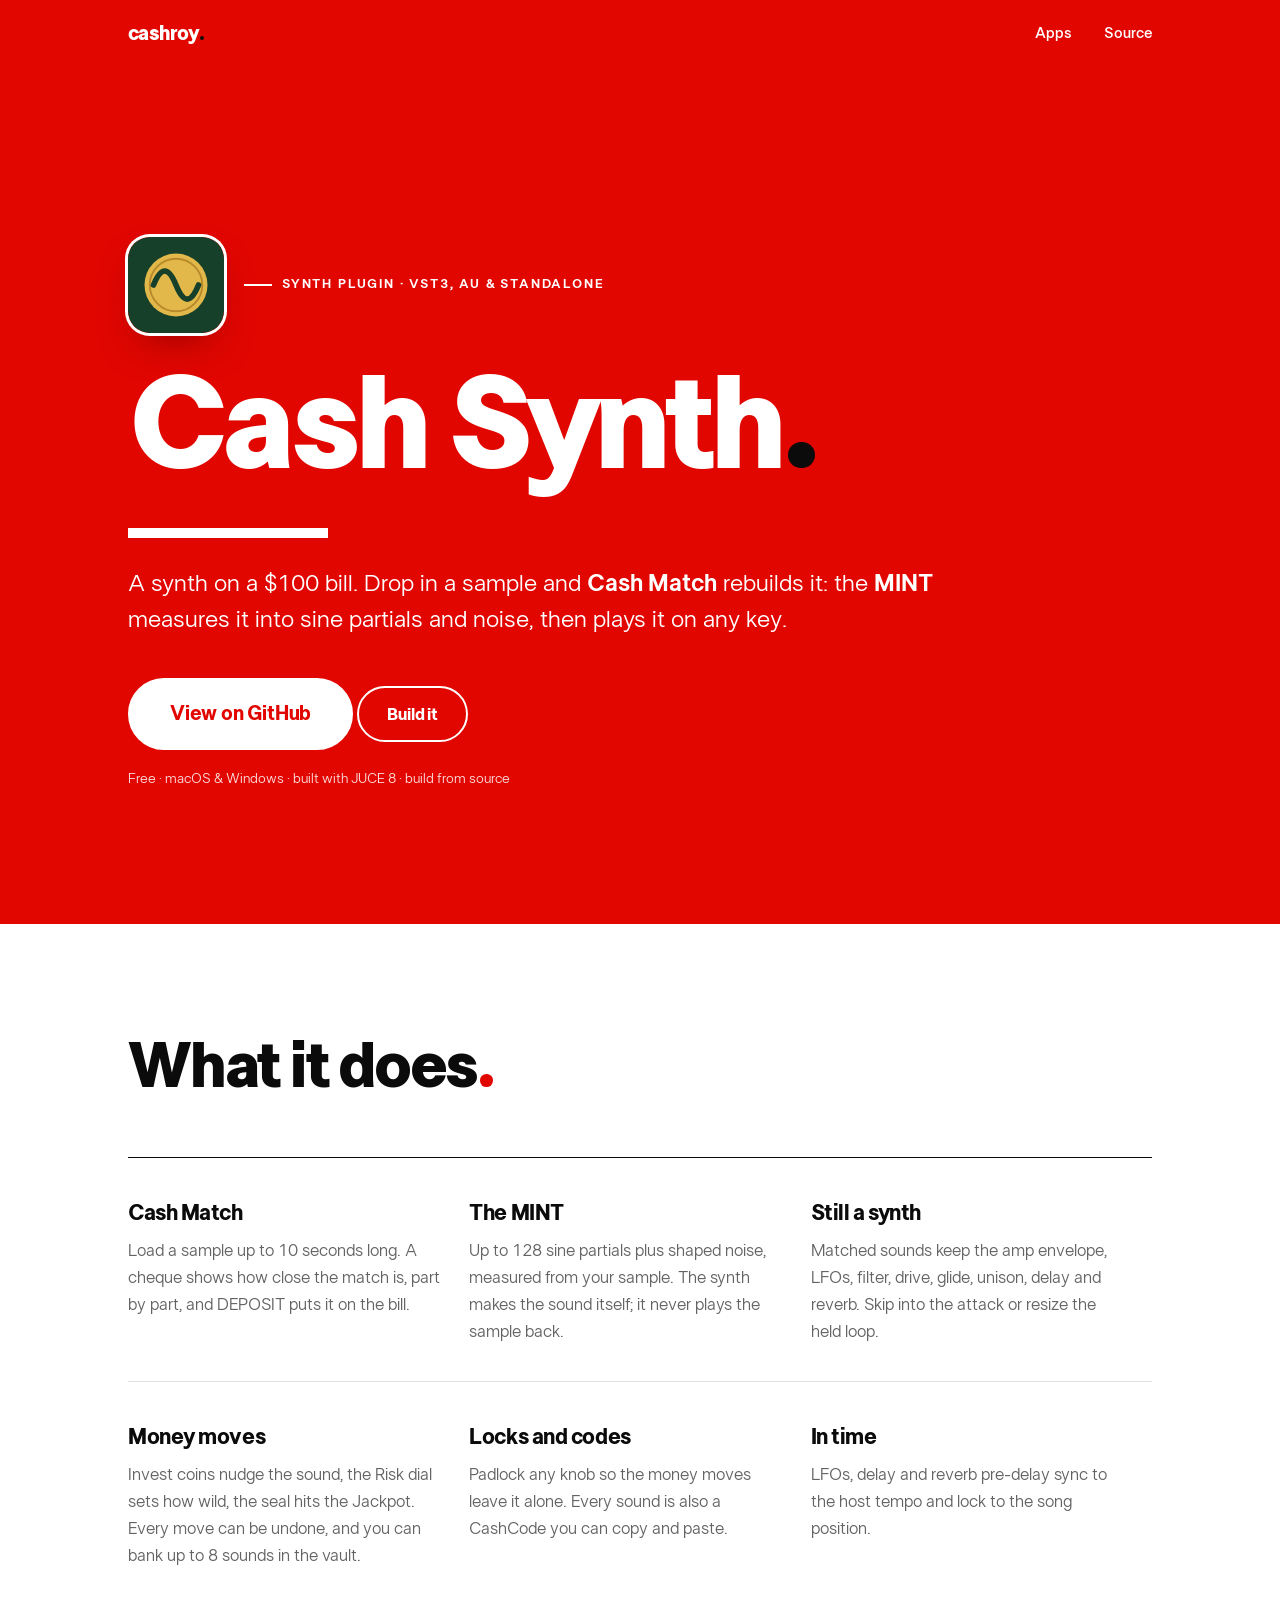
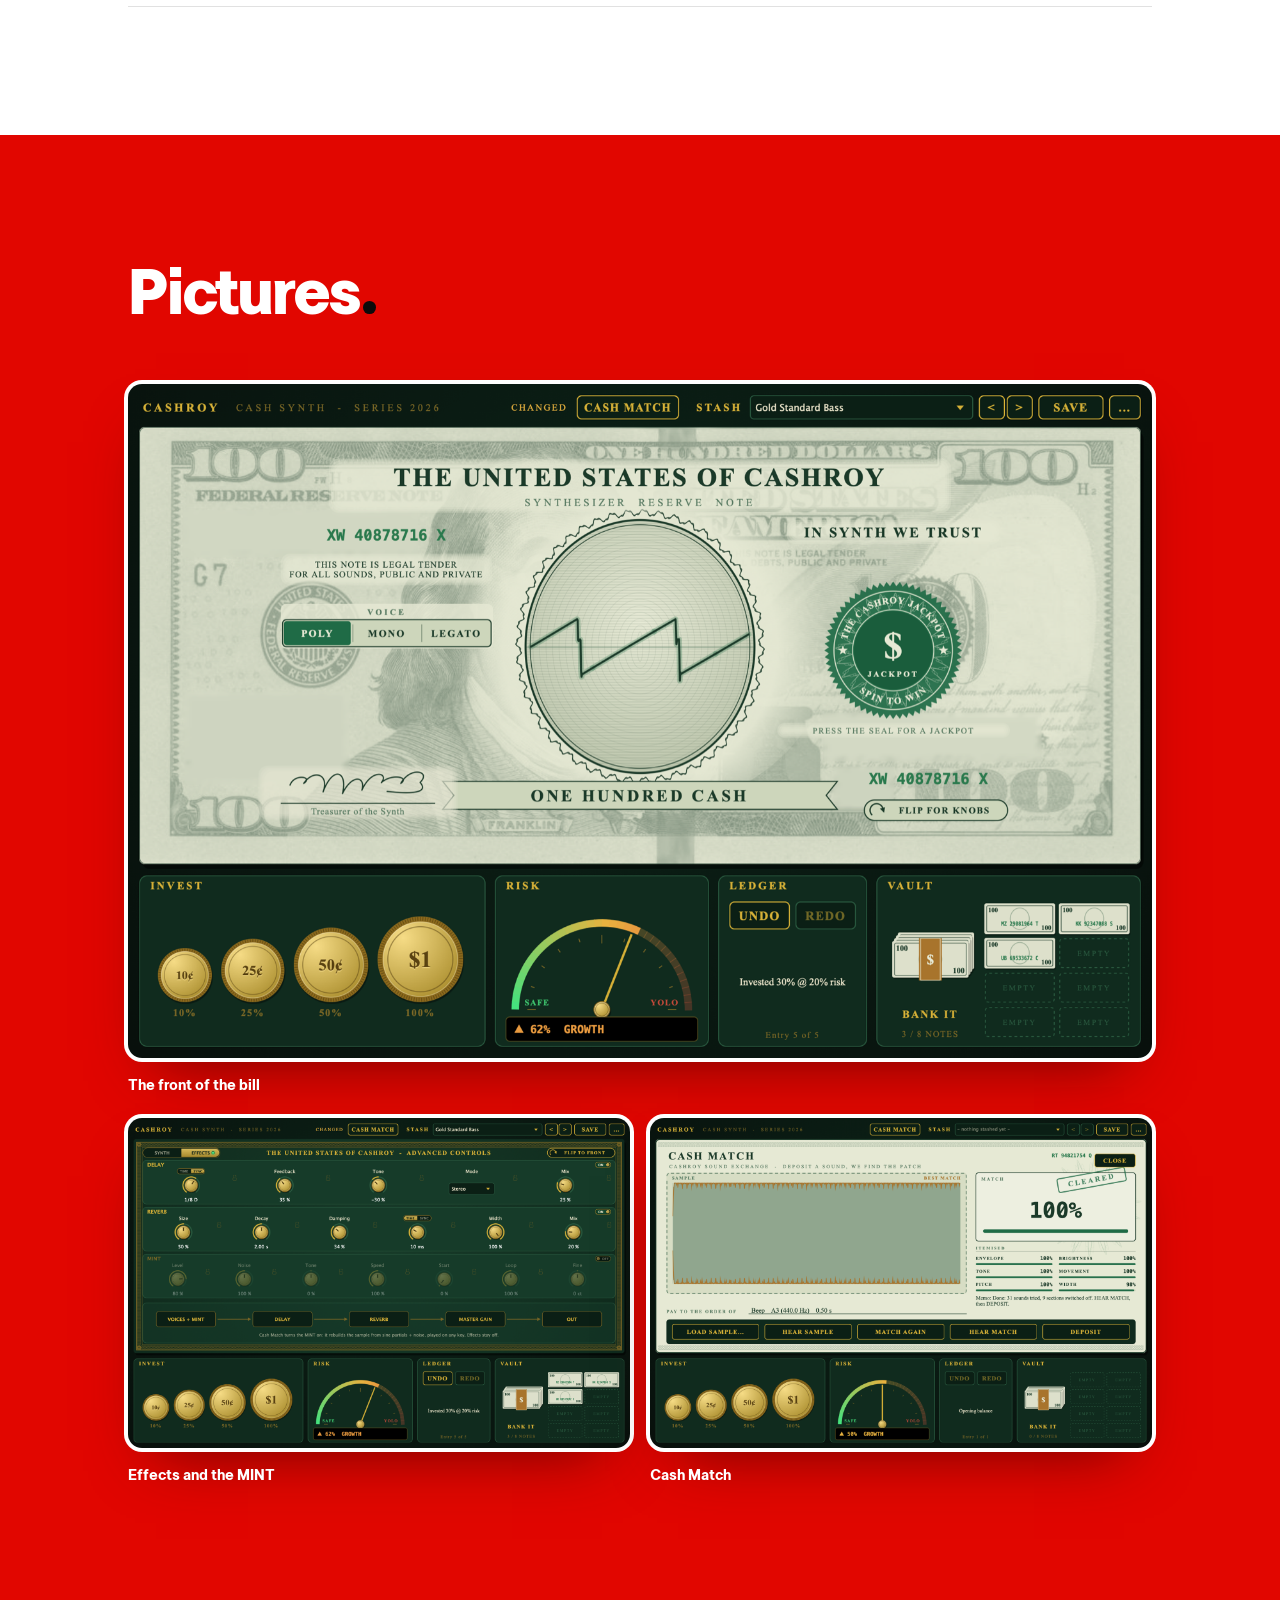
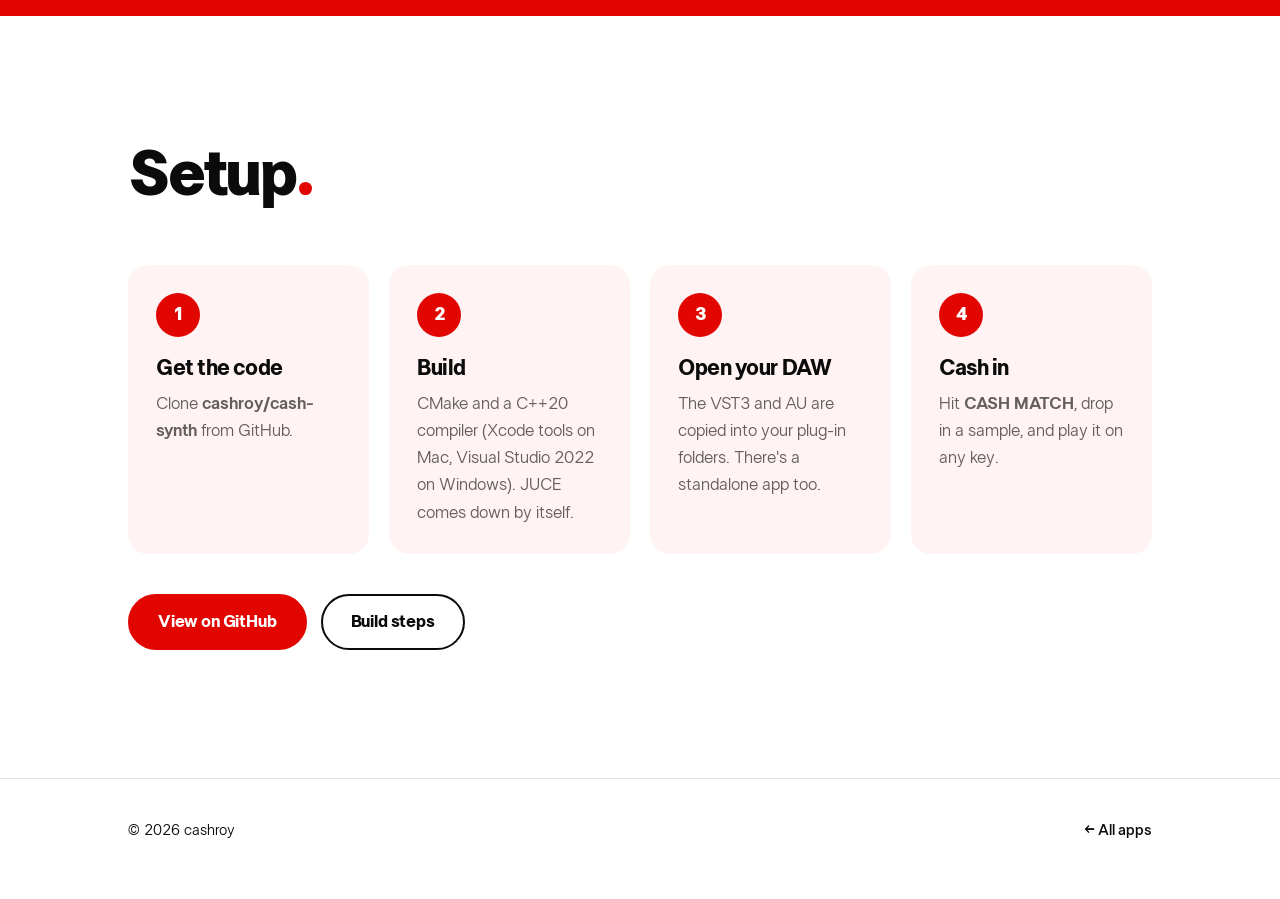
==== cashsynth/index.html @ 825590ca "Add Cash Synth: project page and card in Apps Co-Authored-By: Claude Opus 5.5 <noreply@anthropic.com" ====
<!doctype html>
<html lang="en" class="no-js">
<head>
  <meta charset="utf-8">
  <meta name="viewport" content="width=device-width, initial-scale=1">
  <title>Cash Synth</title>
  <meta name="description" content="Cash Synth: a money-themed synthesizer plugin (VST3, AU, Standalone). Cash Match listens to a sample and the MINT rebuilds it from sine partials and noise, playable on any key.">
  <meta name="theme-color" content="#e10600">
  <link rel="canonical" href="https://cashroy.github.io/cashsynth/">
  <meta property="og:type" content="website">
  <meta property="og:site_name" content="cashroy">
  <meta property="og:url" content="https://cashroy.github.io/cashsynth/">
  <meta property="og:title" content="Cash Synth: a synth on a $100 bill">
  <meta property="og:description" content="VST3, AU and Standalone. Drop in a sample and Cash Match rebuilds it from sine partials and noise, then you play it on any key.">
  <meta property="og:image" content="https://cashroy.github.io/cashsynth/shots/editor.png">
  <meta name="twitter:card" content="summary_large_image">
  <link rel="icon" href="icon.svg">
  <link rel="preload" href="../assets/fonts/LTSuperior-Black.ttf" as="font" type="font/ttf" crossorigin>
  <link rel="preload" href="../assets/fonts/LTSuperior-Regular.ttf" as="font" type="font/ttf" crossorigin>
  <link rel="stylesheet" href="../assets/style.css">
</head>
<body>
  <header class="nav">
    <div class="wrap">
      <a class="brand" href="../">cashroy<span class="dot">.</span></a>
      <nav class="nav-links" aria-label="Main">
        <a href="../#apps">Apps</a>
        <a href="https://github.com/cashroy/cash-synth">Source</a>
      </nav>
    </div>
  </header>

  <main>
    <div class="hero product-hero">
      <div class="wrap">
        <div class="top rise">
          <img class="app-icon" src="icon.svg" alt="Cash Synth icon" width="96" height="96">
          <span class="eyebrow">Synth plugin · VST3, AU &amp; Standalone</span>
        </div>
        <h1><span class="rise" style="--d:.08s">Cash Synth<span class="red">.</span></span></h1>
        <span class="underline-draw" aria-hidden="true"></span>
        <p class="lede rise" style="--d:.22s">
          A synth on a $100 bill. Drop in a sample and <strong>Cash Match</strong> rebuilds it:
          the <strong>MINT</strong> measures it into sine partials and noise, then plays it on any key.
        </p>
        <div class="btns rise" style="--d:.34s">
          <a class="btn primary big" href="https://github.com/cashroy/cash-synth">View on GitHub</a>
          <a class="btn" href="https://github.com/cashroy/cash-synth#building">Build it</a>
        </div>
        <p class="fineprint muted rise" style="--d:.42s">Free · macOS &amp; Windows · built with JUCE 8 · build from source</p>
      </div>
    </div>

    <section id="features" style="padding-top:0">
      <div class="wrap">
        <div class="section-head reveal">
          <div><h2>What it does<span class="red">.</span></h2></div>
        </div>
        <div class="features">
          <div class="feature reveal"><h3>Cash Match</h3><p>Load a sample up to 10 seconds long. A cheque shows how close the match is, part by part, and DEPOSIT puts it on the bill.</p></div>
          <div class="feature reveal" style="--d:.06s"><h3>The MINT</h3><p>Up to 128 sine partials plus shaped noise, measured from your sample. The synth makes the sound itself; it never plays the sample back.</p></div>
          <div class="feature reveal" style="--d:.12s"><h3>Still a synth</h3><p>Matched sounds keep the amp envelope, LFOs, filter, drive, glide, unison, delay and reverb. Skip into the attack or resize the held loop.</p></div>
          <div class="feature reveal"><h3>Money moves</h3><p>Invest coins nudge the sound, the Risk dial sets how wild, the seal hits the Jackpot. Every move can be undone, and you can bank up to 8 sounds in the vault.</p></div>
          <div class="feature reveal" style="--d:.06s"><h3>Locks and codes</h3><p>Padlock any knob so the money moves leave it alone. Every sound is also a CashCode you can copy and paste.</p></div>
          <div class="feature reveal" style="--d:.12s"><h3>In time</h3><p>LFOs, delay and reverb pre-delay sync to the host tempo and lock to the song position.</p></div>
        </div>
      </div>
    </section>

    <section class="band" id="screenshots">
      <div class="wrap">
        <div class="section-head reveal">
          <div><h2>Pictures<span style="color:var(--ink)">.</span></h2></div>
        </div>
        <div class="shots plugin-shots reveal">
          <figure class="shot-img wide"><a href="shots/editor.png"><img src="shots/editor.png" alt="Cash Synth front panel: a $100 bill with a live scope, Jackpot seal, invest coins, risk dial, ledger and vault" width="1600" height="1053" loading="lazy"></a><figcaption>The front of the bill</figcaption></figure>
          <figure class="shot-img"><a href="shots/editor-back-fx.png"><img src="shots/editor-back-fx.png" alt="The back of the bill: delay, reverb and the MINT row" width="1600" height="1053" loading="lazy"></a><figcaption>Effects and the MINT</figcaption></figure>
          <figure class="shot-img"><a href="shots/editor-match.png"><img src="shots/editor-match.png" alt="The Cash Match cheque with a match percentage and per-part scores" width="1600" height="1053" loading="lazy"></a><figcaption>Cash Match</figcaption></figure>
        </div>
      </div>
    </section>

    <section id="setup">
      <div class="wrap">
        <div class="section-head reveal">
          <div><h2>Setup<span class="red">.</span></h2></div>
        </div>
        <ol class="steps">
          <li class="reveal"><h3>Get the code</h3><p>Clone <strong>cashroy/cash-synth</strong> from GitHub.</p></li>
          <li class="reveal" style="--d:.06s"><h3>Build</h3><p>CMake and a C++20 compiler (Xcode tools on Mac, Visual Studio 2022 on Windows). JUCE comes down by itself.</p></li>
          <li class="reveal" style="--d:.12s"><h3>Open your DAW</h3><p>The VST3 and AU are copied into your plug-in folders. There's a standalone app too.</p></li>
          <li class="reveal" style="--d:.18s"><h3>Cash in</h3><p>Hit <strong>CASH MATCH</strong>, drop in a sample, and play it on any key.</p></li>
        </ol>
        <div class="btns reveal">
          <a class="btn primary" href="https://github.com/cashroy/cash-synth">View on GitHub</a>
          <a class="btn" href="https://github.com/cashroy/cash-synth#building">Build steps</a>
        </div>
      </div>
    </section>
  </main>

  <footer>
    <div class="wrap">
      <span>© <span id="year">2026</span> cashroy</span>
      <a href="../#apps">← All apps</a>
    </div>
  </footer>
  <script src="../assets/main.js"></script>
</body>
</html>
---- assets/style.css ----
/* cashroy.github.io — red, white, black. */
:root {
  --red: #e10600;
  --red-deep: #b80500;
  --ink: #0b0b0b;
  --paper: #ffffff;
  --line: rgba(11, 11, 11, 0.12);
  --soft: rgba(11, 11, 11, 0.64);
  --tint: #fff4f3;
  --max: 1120px;
  --gutter: clamp(20px, 5vw, 48px);
  --ease: cubic-bezier(.16, 1, .3, 1);        /* long, soft deceleration (expo-out) */
  --ease-io: cubic-bezier(.65, 0, .35, 1);     /* for things that move both ways */
}

/* LT Superior by LyonsType (SIL Open Font License; see fonts/LTSuperior-OFL.txt), hosted here. */
@font-face { font-family: "LT Superior"; font-weight: 400 500; font-display: swap; src: url("fonts/LTSuperior-Regular.ttf") format("truetype"); }
@font-face { font-family: "LT Superior"; font-weight: 600; font-display: swap; src: url("fonts/LTSuperior-SemiBold.ttf") format("truetype"); }
@font-face { font-family: "LT Superior"; font-weight: 700; font-display: swap; src: url("fonts/LTSuperior-Bold.ttf") format("truetype"); }
@font-face { font-family: "LT Superior"; font-weight: 800; font-display: swap; src: url("fonts/LTSuperior-ExtraBold.ttf") format("truetype"); }
@font-face { font-family: "LT Superior"; font-weight: 900; font-display: swap; src: url("fonts/LTSuperior-Black.ttf") format("truetype"); }

*, *::before, *::after { box-sizing: border-box; }
html { -webkit-text-size-adjust: 100%; scroll-behavior: smooth; }
body {
  margin: 0;
  background: var(--paper);
  color: var(--ink);
  font-family: "LT Superior", system-ui, -apple-system, "Segoe UI", Roboto, sans-serif;
  font-size: 17px;
  line-height: 1.6;
  -webkit-font-smoothing: antialiased;
  overflow-x: hidden;
}
img { max-width: 100%; display: block; }
a { color: inherit; }
::selection { background: var(--red); color: var(--paper); }
:focus-visible { outline: 3px solid var(--red); outline-offset: 3px; border-radius: 4px; }

.wrap { max-width: var(--max); margin: 0 auto; padding: 0 var(--gutter); }

/* ---- nav ---- */
.nav {
  position: sticky; top: 0; z-index: 10;
  background: rgba(255, 255, 255, 0.86);
  backdrop-filter: saturate(1.4) blur(10px);
  -webkit-backdrop-filter: saturate(1.4) blur(10px);
  border-bottom: 1px solid transparent;
  transition: border-color .3s var(--ease);
}
.nav.scrolled { border-bottom-color: var(--line); }
.nav .wrap { display: flex; align-items: center; justify-content: space-between; height: 68px; }
.brand { font-weight: 900; font-size: 20px; letter-spacing: -0.03em; text-decoration: none; }
.brand .dot { color: var(--red); }
.nav-links { display: flex; gap: clamp(16px, 3vw, 32px); }
.nav-links a {
  text-decoration: none; font-weight: 600; font-size: 15px; position: relative;
}
.nav-links a::after {
  content: ""; position: absolute; left: 0; right: 0; bottom: -4px; height: 2px;
  background: var(--red); transform: scaleX(0); transform-origin: left;
  transition: transform .35s var(--ease);
}
.nav-links a:hover::after, .nav-links a[aria-current="page"]::after { transform: scaleX(1); }

/* ---- type ---- */
.eyebrow {
  display: inline-flex; align-items: center; gap: 10px;
  font-size: 13px; font-weight: 700; letter-spacing: .14em; text-transform: uppercase;
  color: var(--red);
}
.eyebrow::before { content: ""; width: 28px; height: 2px; background: var(--red); }
h1, h2, h3 { margin: 0; letter-spacing: -0.035em; line-height: 1.02; }
h1 { font-size: clamp(48px, 11vw, 132px); font-weight: 900; }
h2 { font-size: clamp(34px, 6vw, 64px); font-weight: 900; }
h3 { font-size: 22px; font-weight: 800; letter-spacing: -0.02em; line-height: 1.2; }
.red { color: var(--red); }
.lede { font-size: clamp(19px, 2.4vw, 24px); line-height: 1.5; max-width: 34em; margin: 28px 0 0; }
.muted { color: var(--soft); }

/* ---- sections ---- */
.hero { padding: clamp(72px, 14vw, 168px) 0 clamp(64px, 10vw, 120px); position: relative; }
.hero h1 .line { display: block; }
.underline-draw {
  display: block; height: clamp(6px, 1vw, 10px); width: clamp(90px, 18vw, 200px);
  background: var(--red); margin-top: clamp(20px, 3vw, 32px);
  transform-origin: left; animation: draw 1.1s .35s var(--ease) both;
}
@keyframes draw { from { transform: scaleX(0); } to { transform: scaleX(1); } }

section { padding: clamp(64px, 10vw, 128px) 0; }
.section-head { display: flex; align-items: end; justify-content: space-between; gap: 24px; flex-wrap: wrap; margin-bottom: clamp(32px, 5vw, 56px); }
.section-head p { margin: 0; max-width: 28em; }
.band { background: var(--red); color: var(--paper); }
.band .eyebrow { color: var(--paper); }
.band .eyebrow::before { background: var(--paper); }
.band ::selection { background: var(--paper); color: var(--red); }

/* ---- project cards ---- */
.cards { display: grid; grid-template-columns: repeat(auto-fit, minmax(min(100%, 320px), 1fr)); gap: 20px; }
.card {
  position: relative; display: flex; flex-direction: column; gap: 18px;
  padding: clamp(24px, 4vw, 36px); min-height: 300px;
  border: 1.5px solid var(--ink); border-radius: 20px; text-decoration: none;
  background: var(--paper); overflow: hidden; isolation: isolate;
  transition: transform .45s var(--ease), color .45s var(--ease), border-color .45s var(--ease);
}
.card::before {
  content: ""; position: absolute; inset: 0; z-index: -1; background: var(--red);
  transform: translateY(101%); transition: transform .5s var(--ease);
}
.card:hover, .card:focus-visible { transform: translateY(-6px); color: var(--paper); border-color: var(--red); }
.card:hover::before, .card:focus-visible::before { transform: translateY(0); }
.card .num { font-size: 14px; font-weight: 800; letter-spacing: .1em; color: var(--red); transition: color .45s var(--ease); }
.card:hover .num, .card:focus-visible .num { color: var(--paper); }
.card h3 { font-size: clamp(30px, 4vw, 42px); font-weight: 900; letter-spacing: -0.04em; }
.card p { margin: 0; }
.card .tags { display: flex; flex-wrap: wrap; gap: 8px; margin-top: auto; }
.tag {
  font-size: 12px; font-weight: 700; letter-spacing: .06em; text-transform: uppercase;
  padding: 6px 10px; border: 1.5px solid currentColor; border-radius: 999px;
}
.card .arrow {
  position: absolute; top: clamp(24px, 4vw, 36px); right: clamp(24px, 4vw, 36px);
  font-size: 28px; font-weight: 400; line-height: 1; transition: transform .45s var(--ease);
}
.card:hover .arrow { transform: translate(4px, -4px) rotate(-45deg); }
.card.ghost { border-style: dashed; border-color: var(--line); }
.card.ghost:hover { border-style: solid; }
.card .icon { width: 56px; height: 56px; border-radius: 14px; }

/* ---- buttons ---- */
.btns { display: flex; flex-wrap: wrap; gap: 14px; margin-top: 40px; align-items: center; }
.btn {
  display: inline-flex; align-items: center; justify-content: center; gap: 12px;
  min-height: 56px; padding: 0 28px; border-radius: 999px;
  font: inherit; font-weight: 800; font-size: 17px; letter-spacing: -0.01em; text-decoration: none;
  border: 2px solid var(--ink); background: var(--paper); color: var(--ink); cursor: pointer;
  transition: background .3s var(--ease), color .3s var(--ease), border-color .3s var(--ease), transform .3s var(--ease);
}
.btn:hover { background: var(--ink); color: var(--paper); }
.btn:active { transform: scale(.97); }
.btn.primary { background: var(--red); border-color: var(--red); color: var(--paper); }
.btn.primary:hover { background: var(--ink); border-color: var(--ink); }
.btn.big { min-height: 72px; padding: 0 40px; font-size: 20px; }
.btn svg { width: 20px; height: 20px; flex: none; transition: transform .3s var(--ease); }
.btn:hover svg.down { transform: translateY(3px); }
.btn.soon { cursor: default; opacity: .75; pointer-events: none; }
.btn small { font-weight: 600; opacity: .8; font-size: 14px; }
.fineprint { font-size: 14px; margin-top: 18px; }

/* ---- features ---- */
.features { display: grid; grid-template-columns: repeat(auto-fit, minmax(min(100%, 280px), 1fr)); border-top: 1.5px solid var(--ink); }
.feature { padding: 32px 28px 36px 0; border-bottom: 1px solid var(--line); }
.feature .k { font-size: 13px; font-weight: 800; color: var(--red); letter-spacing: .1em; }
.feature h3 { margin: 10px 0 10px; }
.feature p { margin: 0; color: var(--soft); }
kbd {
  font: 700 0.85em/1 "LT Superior", system-ui, sans-serif; padding: 3px 7px;
  border: 1.5px solid currentColor; border-radius: 6px; white-space: nowrap;
}

/* ---- screenshots placeholder ---- */
.shots { display: grid; grid-template-columns: 2fr 1fr; gap: 20px; }
.shot {
  aspect-ratio: 16 / 10; border: 1.5px dashed rgba(255,255,255,.7); border-radius: 20px;
  display: grid; place-items: center; text-align: center; padding: 20px;
  font-weight: 700; color: rgba(255,255,255,.9); position: relative; overflow: hidden;
}
.shot:nth-child(2) { aspect-ratio: auto; }
.shot::after {
  content: ""; position: absolute; inset: 0;
  background: linear-gradient(110deg, transparent 30%, rgba(255,255,255,.14) 50%, transparent 70%);
  transform: translateX(-100%); animation: sheen 3.2s 1s ease-in-out infinite;
}
@keyframes sheen { to { transform: translateX(100%); } }

.shots:has(.shot-img) { grid-template-columns: repeat(3, 1fr); align-items: start; }
.shot-img { margin: 0; }
.shot-img img {
  width: 100%; height: auto; border-radius: 14px; background: var(--paper);
  box-shadow: 0 0 0 4px var(--paper), 0 30px 60px -28px rgba(60, 0, 0, .7);
  transition: transform .5s var(--ease);
}
.shot-img:hover img { transform: translateY(-6px); }
.shot-img figcaption { margin-top: 16px; font-weight: 800; font-size: 15px; }
@media (max-width: 900px) { .shots:has(.shot-img) { grid-template-columns: 1fr; gap: 36px; } }

/* ---- steps ---- */
.steps { list-style: none; margin: 0; padding: 0; display: grid; grid-template-columns: repeat(auto-fit, minmax(min(100%, 230px), 1fr)); gap: 20px; counter-reset: s; }
.steps li {
  counter-increment: s; padding: 28px; border-radius: 20px; background: var(--tint);
  position: relative;
}
.steps li::before {
  content: counter(s); display: grid; place-items: center; width: 44px; height: 44px; border-radius: 50%;
  background: var(--red); color: var(--paper); font-weight: 900; font-size: 18px; margin-bottom: 18px;
}
.steps h3 { margin-bottom: 8px; }
.steps p { margin: 0; color: var(--soft); }
.callout { margin-top: 28px; padding: 20px 24px; border-left: 4px solid var(--red); background: var(--tint); border-radius: 0 12px 12px 0; }
.callout p { margin: 0; }

/* ---- product hero ---- */
.product-hero .top { display: flex; align-items: center; gap: 20px; margin-bottom: 28px; }
.product-hero .app-icon { width: clamp(64px, 10vw, 96px); height: auto; border-radius: 22%; box-shadow: 0 16px 40px -18px rgba(225, 6, 0, .55); }
.version { font-weight: 700; font-size: 14px; }

/* ---- red-forward chrome: nav + heroes sit on red ---- */
.nav { background: var(--red); color: var(--paper); backdrop-filter: none; -webkit-backdrop-filter: none; }
.nav.scrolled { border-bottom-color: transparent; box-shadow: 0 6px 24px -14px rgba(120, 0, 0, .6); }
.brand .dot { color: var(--ink); }
.nav-links a::after { background: var(--paper); }
.nav ::selection, .hero ::selection { background: var(--paper); color: var(--red); }

.hero { background: var(--red); color: var(--paper); margin-bottom: clamp(56px, 9vw, 112px); }
.hero .red { color: var(--ink); }
.hero .eyebrow { color: var(--paper); }
.hero .eyebrow::before { background: var(--paper); }
.hero .underline-draw { background: var(--paper); }
.hero .muted, .hero .fineprint { color: rgba(255, 255, 255, .86); }
.hero .btn { background: transparent; color: var(--paper); border-color: var(--paper); }
.hero .btn:hover { background: var(--paper); color: var(--red); }
.hero .btn.primary { background: var(--paper); color: var(--red); border-color: var(--paper); }
.hero .btn.primary:hover { background: var(--ink); color: var(--paper); border-color: var(--ink); }
.product-hero .app-icon { border-radius: 22.6%; box-shadow: 0 0 0 3px var(--paper), 0 18px 40px -16px rgba(60, 0, 0, .55); }
.card .icon { border-radius: 22.6%; transition: box-shadow .45s var(--ease); }
.card:hover .icon, .card:focus-visible .icon { box-shadow: 0 0 0 2px var(--paper); }
.home-hero { padding: clamp(80px, 16vw, 200px) 0 clamp(56px, 9vw, 104px); }
.home-hero h1 { font-size: clamp(64px, 17vw, 220px); letter-spacing: -0.05em; }

.card .arrow { color: var(--red); }
.card:hover .arrow, .card:focus-visible .arrow { color: var(--paper); }

/* ---- contact ---- */
.contact { margin: 0; padding: 0; list-style: none; border-top: 1.5px solid rgba(255,255,255,.9); }
.contact li { border-bottom: 1px solid rgba(255,255,255,.35); }
.contact a {
  display: flex; align-items: baseline; justify-content: space-between; gap: 16px; flex-wrap: wrap;
  padding: clamp(18px, 3vw, 26px) 0; text-decoration: none;
  transition: padding .35s var(--ease);
}
.contact a:hover { padding-left: 14px; }
.contact .label { font-size: 13px; font-weight: 800; letter-spacing: .14em; text-transform: uppercase; opacity: .85; }
.contact .value { font-size: clamp(22px, 4vw, 40px); font-weight: 900; letter-spacing: -0.03em; line-height: 1.15; word-break: break-word; }
.contact a:hover .value { text-decoration: underline; text-decoration-thickness: 3px; text-underline-offset: 6px; }
.band + footer { border-top: 0; }

/* ---- footer ---- */
footer { border-top: 1px solid var(--line); padding: 40px 0 56px; font-size: 15px; }
footer .wrap { display: flex; justify-content: space-between; gap: 16px; flex-wrap: wrap; }
footer a { text-decoration: none; font-weight: 600; }
footer a:hover { color: var(--red); }

/* ---- reveal on scroll ---- */
.reveal {
  opacity: 0; transform: translateY(32px); filter: blur(6px);
  transition: opacity 1.1s var(--ease), transform 1.3s var(--ease), filter 1.1s var(--ease);
  transition-delay: var(--d, 0s);
}
.reveal.in { opacity: 1; transform: none; filter: none; }
.no-js .reveal { opacity: 1; transform: none; }

.hero .rise { display: block; animation: rise 1s var(--ease) both; animation-delay: var(--d, 0s); }
@keyframes rise { from { opacity: 0; transform: translateY(0.45em); filter: blur(8px); } to { opacity: 1; transform: none; filter: none; } }
.hero .rise { animation-duration: 1.3s; }

/* The icon row animates in like the rest of the hero, but must stay a row. */
.product-hero .top.rise { display: flex; }
.phone-note, .swipe-hint { display: none; }
.shot-img a { display: block; border-radius: 14px; }

@media (max-width: 720px) {
  body { font-size: 16px; }
  section { padding: 56px 0; }
  .shots { grid-template-columns: 1fr; }
  .shot:nth-child(2) { aspect-ratio: 16 / 10; }
  .btn, .btn.big { width: 100%; white-space: nowrap; }
  .btn.big { min-height: 64px; padding: 0 20px; font-size: 18px; }
  .btns { margin-top: 28px; gap: 10px; }
  .card { min-height: 0; }

  /* hero */
  .hero { padding: 44px 0 52px; margin-bottom: 48px; }
  .home-hero { padding: 72px 0 56px; }
  .product-hero .top { gap: 16px; margin-bottom: 22px; }
  .product-hero .app-icon { width: 60px; }
  .product-hero .eyebrow { font-size: 12px; letter-spacing: .1em; line-height: 1.5; }
  .product-hero .eyebrow::before { display: none; }
  .lede { margin-top: 20px; }
  .fineprint { margin-top: 14px; }
  .phone-note {
    display: block; margin: 18px 0 0; padding: 12px 16px; border-radius: 12px;
    background: rgba(255, 255, 255, .14); font-size: 14px; font-weight: 600;
  }

  /* features: tighter list */
  .feature { padding: 20px 0 22px; }
  .feature h3 { margin: 0 0 4px; font-size: 19px; }

  /* screenshots: swipeable, nearly full width, tap to open full size */
  .shots:has(.shot-img) {
    display: flex; gap: 14px; overflow-x: auto; scroll-snap-type: x mandatory;
    margin: 0 calc(-1 * var(--gutter)); padding: 4px var(--gutter) 16px;
    scroll-padding: 0 var(--gutter); scrollbar-width: none; -webkit-overflow-scrolling: touch;
  }
  .shots:has(.shot-img)::-webkit-scrollbar { display: none; }
  .shot-img { flex: 0 0 88%; scroll-snap-align: start; }
  .shot-img:hover img { transform: none; }
  .shot-img figcaption { margin-top: 12px; }
  .swipe-hint { display: block; margin: 6px 0 0; font-size: 13px; font-weight: 700; opacity: .85; }

  /* setup steps: number beside the heading instead of above it */
  .steps { gap: 12px; }
  .steps li { display: grid; grid-template-columns: 40px 1fr; column-gap: 16px; padding: 20px; }
  .steps li::before { grid-row: span 2; width: 40px; height: 40px; font-size: 17px; margin: 0; }
  .steps h3 { margin: 6px 0 4px; }
  .callout { padding: 16px 18px; }

  footer { padding: 32px 0 40px; }
}

/* Reduced motion: nothing slides, scales or blurs, but things still fade in smoothly
   (fades aren't "motion", so this stays comfortable for people who asked for less of it). */
@media (prefers-reduced-motion: reduce) {
  :root:not(.force-motion) { scroll-behavior: auto; }
  :root:not(.force-motion) .reveal { transform: none; filter: none;
    transition: opacity 1.1s var(--ease) var(--d, 0s), color .5s ease, background .5s ease, border-color .5s ease; }
  :root:not(.force-motion) .hero .rise { animation-name: fade-in; }
  :root:not(.force-motion) .underline-draw { animation-name: fade-in; }
  :root:not(.force-motion) .card:hover, :root:not(.force-motion) .card:focus-visible,
  :root:not(.force-motion) .btn:hover, :root:not(.force-motion) .shot-img:hover img,
  :root:not(.force-motion) .card:hover .icon, :root:not(.force-motion) .card:hover .arrow { transform: none; }
  :root:not(.force-motion) .card::before { transition: transform .01s; }
}
@keyframes fade-in { from { opacity: 0; } to { opacity: 1; } }

/* setup: one block per platform */
.setup-os { font-size: clamp(22px, 3vw, 28px); font-weight: 900; margin: 0 0 18px; }
.callout + .setup-os { margin-top: clamp(40px, 6vw, 64px); }
.fineprint a { color: inherit; }
code { font: 600 0.9em/1 ui-monospace, "SF Mono", Consolas, monospace; padding: 2px 6px; border-radius: 6px; background: rgba(11, 11, 11, .06); }

/* plugin pages */
.pixel { image-rendering: pixelated; }
.shots.plugin-shots:has(.shot-img) { grid-template-columns: repeat(2, 1fr); }
.plugin-shots .shot-img.wide { grid-column: 1 / -1; }
@media (max-width: 900px) { .shots.plugin-shots:has(.shot-img) { grid-template-columns: 1fr; } }

/* ---- smoother motion ---------------------------------------------------------------- */
/* The page settles in on load. */
body { animation: page-in .8s var(--ease) both; }
@keyframes page-in { from { opacity: 0; } }

/* Cards: slower, softer lift with a shadow that grows with it. */
.card { transition: opacity 1.1s var(--ease) var(--d, 0s), filter 1.1s var(--ease) var(--d, 0s),
                    transform .8s var(--ease), color .6s var(--ease), border-color .6s var(--ease), box-shadow .8s var(--ease); }
.card::before { transition: transform .75s var(--ease); }
.card:hover, .card:focus-visible { box-shadow: 0 28px 60px -32px rgba(120, 0, 0, .55); }
.card .arrow { transition: transform .7s var(--ease), color .6s var(--ease); }
.card .icon { transition: transform .8s var(--ease), box-shadow .6s var(--ease); }
.card:hover .icon, .card:focus-visible .icon { transform: translateY(-3px) scale(1.04); }

/* Buttons: lift a touch on hover, press in on click. */
.btn { transition: background .45s var(--ease), color .45s var(--ease), border-color .45s var(--ease),
                   transform .5s var(--ease), box-shadow .5s var(--ease); }
.btn:hover { transform: translateY(-2px); box-shadow: 0 14px 30px -18px rgba(11, 11, 11, .55); }
.btn:active { transform: translateY(0) scale(.97); transition-duration: .12s; }
.btn svg { transition: transform .6s var(--ease); }

/* Nav links: underline glides in from the left and out to the right. */
.nav-links a::after { transition: transform .6s var(--ease); transform-origin: right; }
.nav-links a:hover::after { transform-origin: left; }

/* Contact rows and screenshots move more gently. */
.contact a { transition: padding .7s var(--ease); }
.shot-img img { transition: transform .9s var(--ease), opacity .9s var(--ease); }

/* Images fade in once they've loaded (main.js adds .loaded). */
.js-fade { opacity: 0; transition: opacity .9s var(--ease); }
.js-fade.loaded, .no-js .js-fade { opacity: 1; }



/* Round full stops after the logo and headings (LT Superior's own "." is square). The "." stays
   in the text for screen readers and copy-paste; it's drawn as a circle in its own colour. */
.brand .dot, .mega .dot, h1 .red, h2 > span:last-child {
  display: inline-block; width: .2em; height: .2em; margin-left: .05em;
  border-radius: 50%; background: currentColor;
  text-indent: 100%; overflow: hidden; white-space: nowrap; vertical-align: baseline;
}

/* =====================================================================================
   Landing (home): the first screen is just the logo; it glides into the header on scroll.
   ===================================================================================== */
.intro {
  position: relative; padding: 0;
  min-height: calc(100vh - 68px);
  min-height: calc(100svh - 68px);        /* svh: the screen without mobile browser bars */
  display: grid; place-items: center;
}
/* Same weight, tracking and round dot as the header logo, so the hand-over is seamless.
   Sized by width and height, so it also fits phones held sideways. */
.mega {
  margin: 0; color: var(--paper); font-weight: 900; letter-spacing: -0.03em;
  line-height: 1; white-space: nowrap;
  font-size: min(clamp(60px, 19vw, 240px), 30vh);
  font-size: min(clamp(60px, 19vw, 240px), 30svh);
  transform: translateY(-34px);            /* centred on the whole screen, header included */
}
.mega .dot { color: var(--ink); }
.mega-in { display: inline-block; animation: mega-in 1.4s var(--ease) .1s both; }
@keyframes mega-in { from { opacity: 0; transform: translateY(.16em); filter: blur(10px); } }

/* With JavaScript (class set in <head>): the logo is pinned to the screen and main.js moves
   it onto the header logo; the header logo and links stay hidden until it arrives. */
.js-intro .mega {
  position: fixed; left: 50%; top: 50%; z-index: 20; pointer-events: none;
  transform: translate(-50%, -50%); transform-origin: 50% 50%; will-change: transform, opacity;
}
.js-intro .nav .brand { visibility: hidden; }
.js-intro.intro-done .nav .brand { visibility: visible; }
.js-intro.intro-done .mega { visibility: hidden; }
.js-intro .nav-links { opacity: var(--links, 0); transform: translateY(calc((1 - var(--links, 0)) * -6px)); }
.js-intro:not(.links-on) .nav-links { pointer-events: none; }
.js-intro.nav-focus .nav-links { opacity: 1; transform: none; pointer-events: auto; }
.js-intro:not(.intro-done) .nav { box-shadow: none; }

/* A soft white glow along the bottom edge, like light from the page below: a quiet hint that
   there's more. It breathes very slowly and fades away as you scroll. */
.intro { overflow: hidden; isolation: isolate; }
.intro::after {
  content: ""; position: absolute; z-index: -1; pointer-events: none;
  left: -10%; right: -10%; bottom: 0; height: 42%;
  background: radial-gradient(60% 75% at 50% 100%, rgba(255, 255, 255, .26), rgba(255, 255, 255, .08) 45%, rgba(255, 255, 255, 0) 72%);
  filter: blur(12px);
  opacity: calc(1 - var(--p, 0) * 2.5);
  animation: glow-in 2s var(--ease) .5s both, glow-breathe 6s var(--ease-io) 2.5s infinite alternate;
}
@keyframes glow-in { from { opacity: 0; } }
@keyframes glow-breathe { to { transform: scaleY(.82); } }

@media (prefers-reduced-motion: reduce) {
  :root:not(.force-motion) .mega-in { animation-name: fade-in; }
  :root:not(.force-motion) .intro::after { animation: glow-in 2s var(--ease) .5s both; }
}
@media print {
  .js-intro .mega { position: static; transform: none; opacity: 1; }
  .js-intro .nav .brand, .js-intro .nav-links { visibility: visible; opacity: 1; }
}
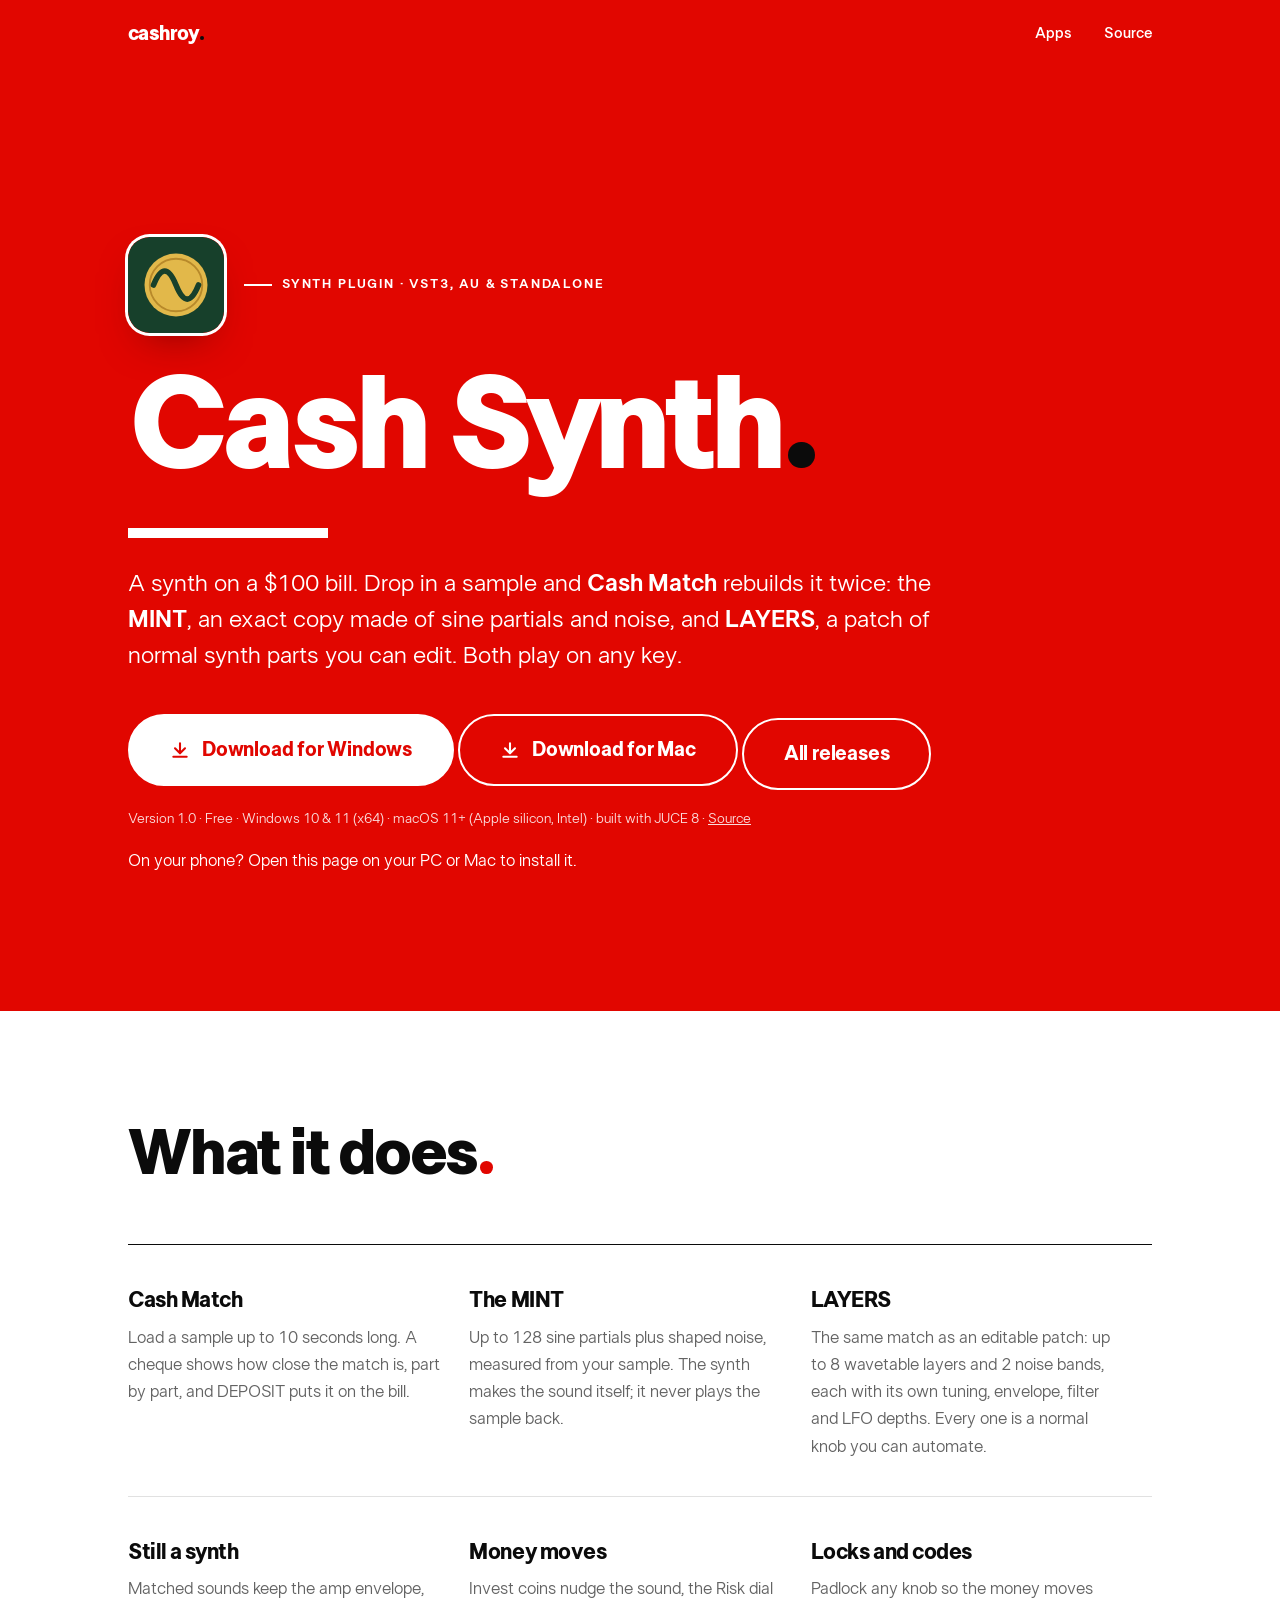
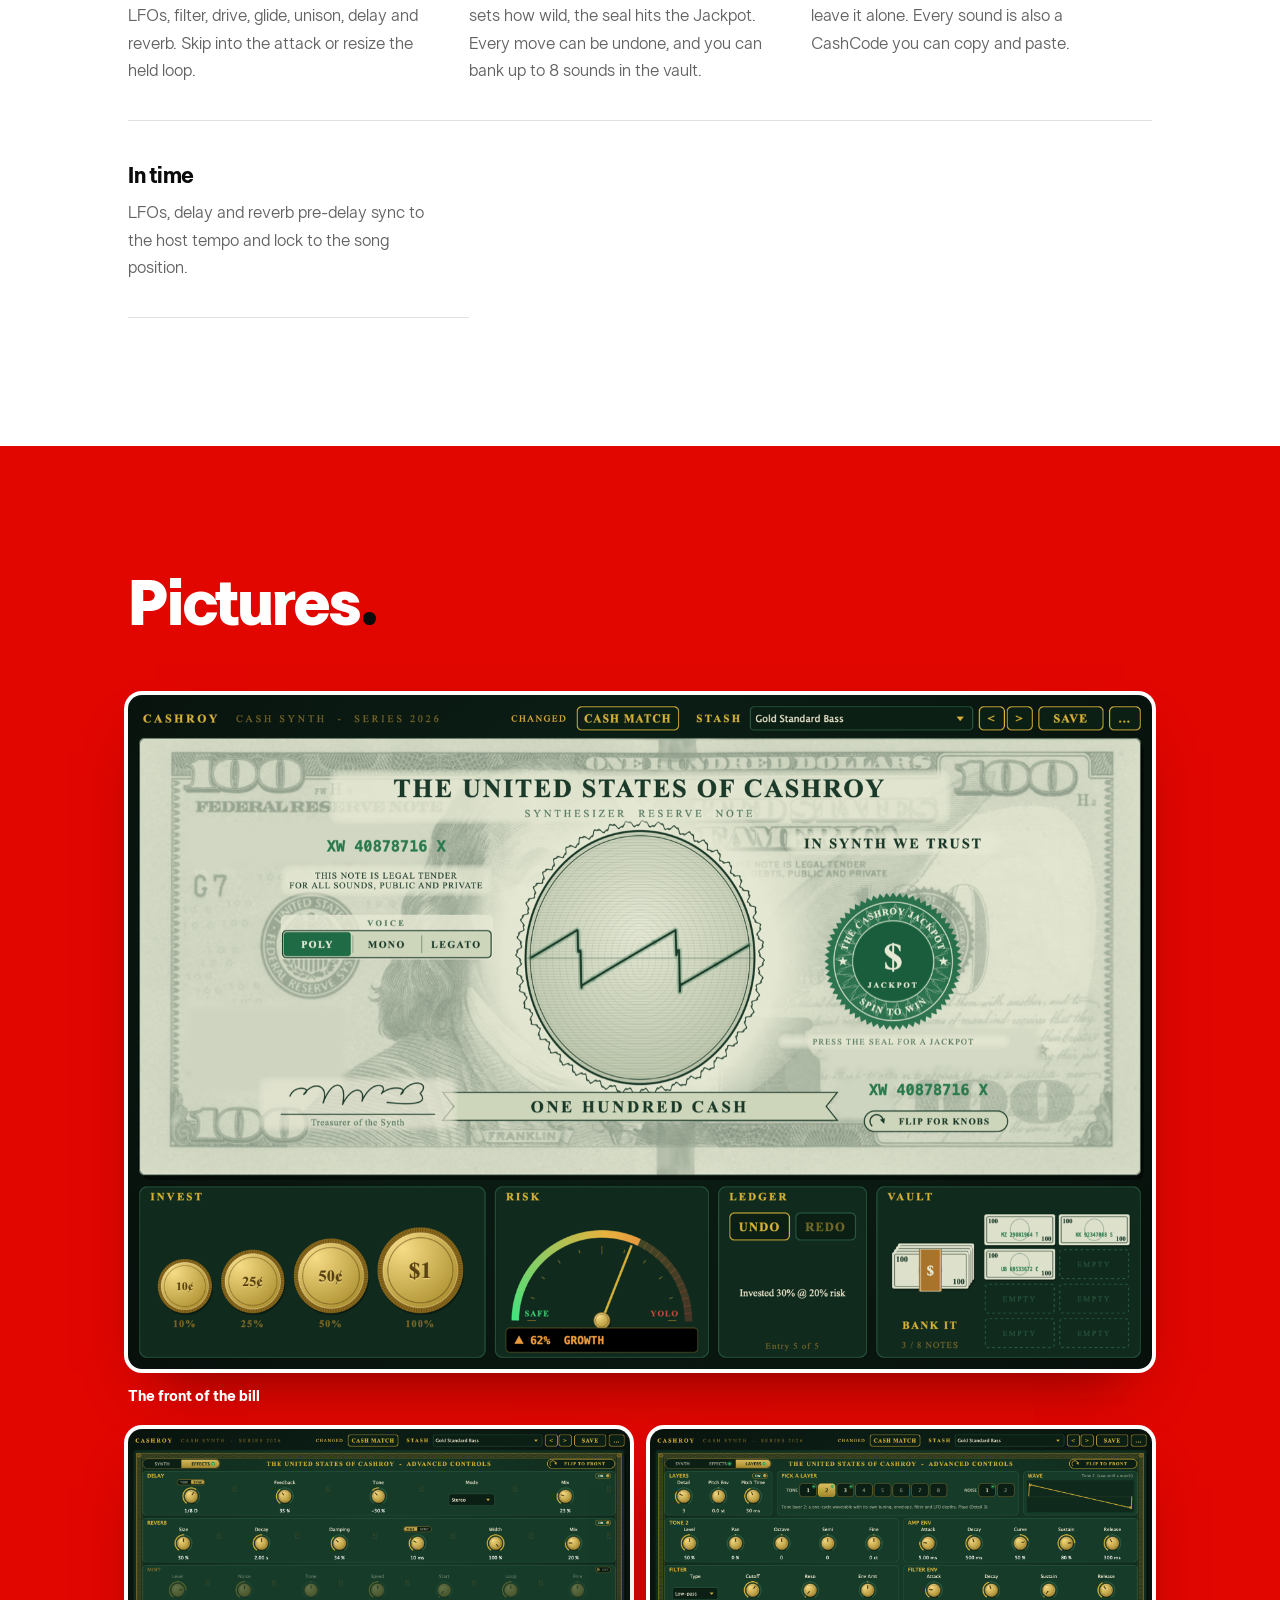
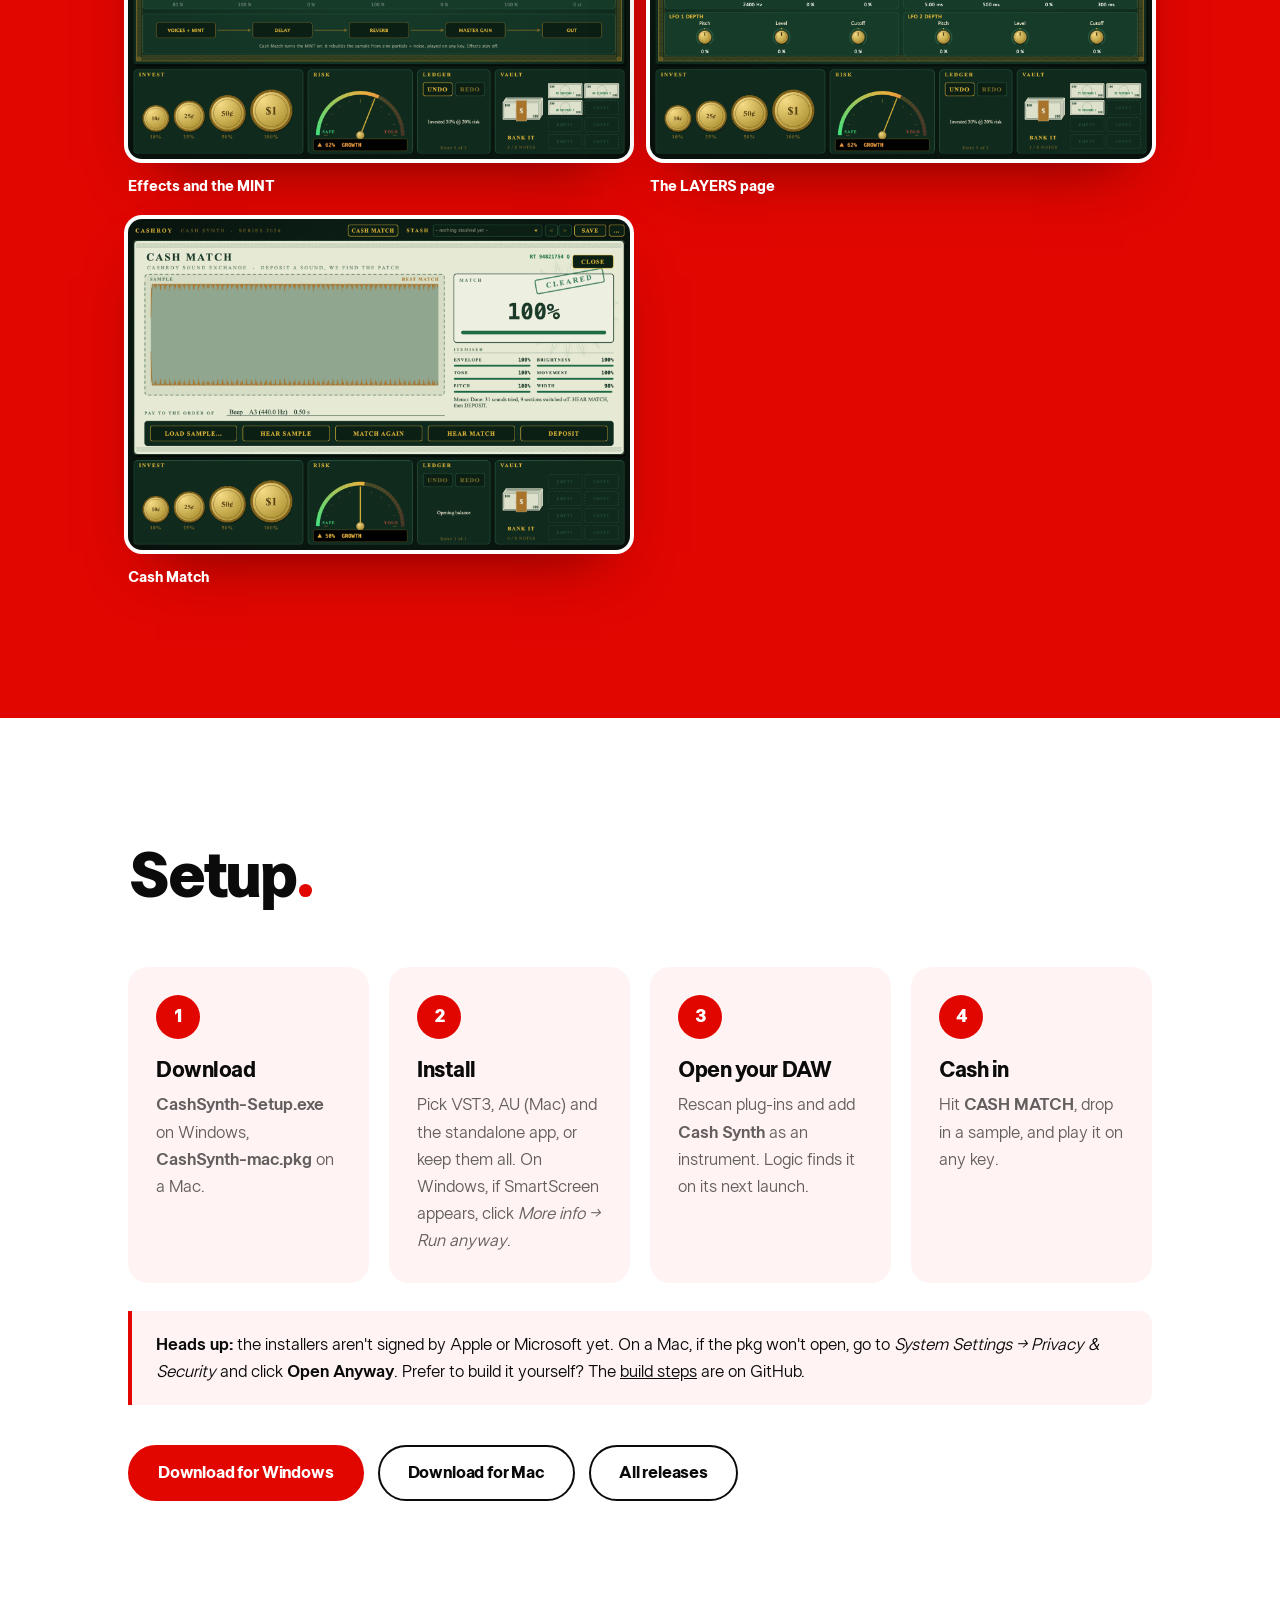
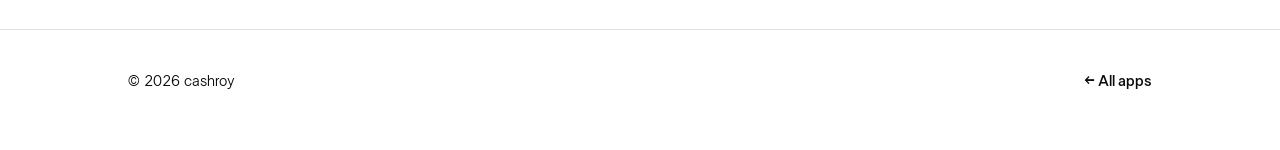
==== commit 56ffce58: "Cash Synth: download buttons for Mac and Windows, all releases, LAYERS Co-Authored-By: Claude Opus 5" ====
--- a/cashsynth/index.html
+++ b/cashsynth/index.html
@@ -4,7 +4,7 @@
   <meta charset="utf-8">
   <meta name="viewport" content="width=device-width, initial-scale=1">
   <title>Cash Synth</title>
-  <meta name="description" content="Cash Synth: a money-themed synthesizer plugin (VST3, AU, Standalone). Cash Match listens to a sample and the MINT rebuilds it from sine partials and noise, playable on any key.">
+  <meta name="description" content="Cash Synth: a free money-themed synthesizer plugin for Mac and Windows (VST3, AU, Standalone). Cash Match rebuilds any sample, as an exact MINT copy or as editable LAYERS, playable on any key.">
   <meta name="theme-color" content="#e10600">
   <link rel="canonical" href="https://cashroy.github.io/cashsynth/">
   <meta property="og:type" content="website">
@@ -40,14 +40,23 @@
         <h1><span class="rise" style="--d:.08s">Cash Synth<span class="red">.</span></span></h1>
         <span class="underline-draw" aria-hidden="true"></span>
         <p class="lede rise" style="--d:.22s">
-          A synth on a $100 bill. Drop in a sample and <strong>Cash Match</strong> rebuilds it:
-          the <strong>MINT</strong> measures it into sine partials and noise, then plays it on any key.
+          A synth on a $100 bill. Drop in a sample and <strong>Cash Match</strong> rebuilds it twice:
+          the <strong>MINT</strong>, an exact copy made of sine partials and noise, and <strong>LAYERS</strong>,
+          a patch of normal synth parts you can edit. Both play on any key.
         </p>
         <div class="btns rise" style="--d:.34s">
-          <a class="btn primary big" href="https://github.com/cashroy/cash-synth">View on GitHub</a>
-          <a class="btn" href="https://github.com/cashroy/cash-synth#building">Build it</a>
+          <a class="btn primary big" data-dl data-os="win" href="https://github.com/cashroy/cash-synth/releases/latest/download/CashSynth-Setup.exe">
+            <svg class="down" viewBox="0 0 24 24" fill="none" stroke="currentColor" stroke-width="2.5" stroke-linecap="round" stroke-linejoin="round" aria-hidden="true"><path d="M12 4v12M6 10l6 6 6-6M4 20h16"/></svg>
+            Download for Windows
+          </a>
+          <a class="btn big" data-dl data-os="mac" href="https://github.com/cashroy/cash-synth/releases/latest/download/CashSynth-mac.pkg">
+            <svg class="down" viewBox="0 0 24 24" fill="none" stroke="currentColor" stroke-width="2.5" stroke-linecap="round" stroke-linejoin="round" aria-hidden="true"><path d="M12 4v12M6 10l6 6 6-6M4 20h16"/></svg>
+            Download for Mac
+          </a>
+          <a class="btn big" href="https://github.com/cashroy/cash-synth/releases">All releases</a>
         </div>
-        <p class="fineprint muted rise" style="--d:.42s">Free · macOS &amp; Windows · built with JUCE 8 · build from source</p>
+        <p class="fineprint muted rise" style="--d:.42s"><span id="cs-version">Version 1.0</span> · Free · Windows 10 &amp; 11 (x64) · macOS 11+ (Apple silicon, Intel) · built with JUCE 8 · <a href="https://github.com/cashroy/cash-synth">Source</a></p>
+        <p class="phone-note rise" style="--d:.46s">On your phone? Open this page on your PC or Mac to install it.</p>
       </div>
     </div>
 
@@ -59,10 +68,11 @@
         <div class="features">
           <div class="feature reveal"><h3>Cash Match</h3><p>Load a sample up to 10 seconds long. A cheque shows how close the match is, part by part, and DEPOSIT puts it on the bill.</p></div>
           <div class="feature reveal" style="--d:.06s"><h3>The MINT</h3><p>Up to 128 sine partials plus shaped noise, measured from your sample. The synth makes the sound itself; it never plays the sample back.</p></div>
-          <div class="feature reveal" style="--d:.12s"><h3>Still a synth</h3><p>Matched sounds keep the amp envelope, LFOs, filter, drive, glide, unison, delay and reverb. Skip into the attack or resize the held loop.</p></div>
-          <div class="feature reveal"><h3>Money moves</h3><p>Invest coins nudge the sound, the Risk dial sets how wild, the seal hits the Jackpot. Every move can be undone, and you can bank up to 8 sounds in the vault.</p></div>
-          <div class="feature reveal" style="--d:.06s"><h3>Locks and codes</h3><p>Padlock any knob so the money moves leave it alone. Every sound is also a CashCode you can copy and paste.</p></div>
-          <div class="feature reveal" style="--d:.12s"><h3>In time</h3><p>LFOs, delay and reverb pre-delay sync to the host tempo and lock to the song position.</p></div>
+          <div class="feature reveal" style="--d:.12s"><h3>LAYERS</h3><p>The same match as an editable patch: up to 8 wavetable layers and 2 noise bands, each with its own tuning, envelope, filter and LFO depths. Every one is a normal knob you can automate.</p></div>
+          <div class="feature reveal"><h3>Still a synth</h3><p>Matched sounds keep the amp envelope, LFOs, filter, drive, glide, unison, delay and reverb. Skip into the attack or resize the held loop.</p></div>
+          <div class="feature reveal" style="--d:.06s"><h3>Money moves</h3><p>Invest coins nudge the sound, the Risk dial sets how wild, the seal hits the Jackpot. Every move can be undone, and you can bank up to 8 sounds in the vault.</p></div>
+          <div class="feature reveal" style="--d:.12s"><h3>Locks and codes</h3><p>Padlock any knob so the money moves leave it alone. Every sound is also a CashCode you can copy and paste.</p></div>
+          <div class="feature reveal"><h3>In time</h3><p>LFOs, delay and reverb pre-delay sync to the host tempo and lock to the song position.</p></div>
         </div>
       </div>
     </section>
@@ -75,6 +85,7 @@
         <div class="shots plugin-shots reveal">
           <figure class="shot-img wide"><a href="shots/editor.png"><img src="shots/editor.png" alt="Cash Synth front panel: a $100 bill with a live scope, Jackpot seal, invest coins, risk dial, ledger and vault" width="1600" height="1053" loading="lazy"></a><figcaption>The front of the bill</figcaption></figure>
           <figure class="shot-img"><a href="shots/editor-back-fx.png"><img src="shots/editor-back-fx.png" alt="The back of the bill: delay, reverb and the MINT row" width="1600" height="1053" loading="lazy"></a><figcaption>Effects and the MINT</figcaption></figure>
+          <figure class="shot-img"><a href="shots/editor-back-layers.png"><img src="shots/editor-back-layers.png" alt="The LAYERS page: layer tabs, a wavetable view and one layer's tone, envelope, filter and LFO knobs" width="1600" height="1053" loading="lazy"></a><figcaption>The LAYERS page</figcaption></figure>
           <figure class="shot-img"><a href="shots/editor-match.png"><img src="shots/editor-match.png" alt="The Cash Match cheque with a match percentage and per-part scores" width="1600" height="1053" loading="lazy"></a><figcaption>Cash Match</figcaption></figure>
         </div>
       </div>
@@ -86,14 +97,18 @@
           <div><h2>Setup<span class="red">.</span></h2></div>
         </div>
         <ol class="steps">
-          <li class="reveal"><h3>Get the code</h3><p>Clone <strong>cashroy/cash-synth</strong> from GitHub.</p></li>
-          <li class="reveal" style="--d:.06s"><h3>Build</h3><p>CMake and a C++20 compiler (Xcode tools on Mac, Visual Studio 2022 on Windows). JUCE comes down by itself.</p></li>
-          <li class="reveal" style="--d:.12s"><h3>Open your DAW</h3><p>The VST3 and AU are copied into your plug-in folders. There's a standalone app too.</p></li>
+          <li class="reveal"><h3>Download</h3><p><strong>CashSynth-Setup.exe</strong> on Windows, <strong>CashSynth-mac.pkg</strong> on a Mac.</p></li>
+          <li class="reveal" style="--d:.06s"><h3>Install</h3><p>Pick VST3, AU (Mac) and the standalone app, or keep them all. On Windows, if SmartScreen appears, click <em>More info → Run anyway</em>.</p></li>
+          <li class="reveal" style="--d:.12s"><h3>Open your DAW</h3><p>Rescan plug-ins and add <strong>Cash Synth</strong> as an instrument. Logic finds it on its next launch.</p></li>
           <li class="reveal" style="--d:.18s"><h3>Cash in</h3><p>Hit <strong>CASH MATCH</strong>, drop in a sample, and play it on any key.</p></li>
         </ol>
+        <div class="callout reveal">
+          <p><strong>Heads up:</strong> the installers aren't signed by Apple or Microsoft yet. On a Mac, if the pkg won't open, go to <em>System Settings → Privacy &amp; Security</em> and click <strong>Open Anyway</strong>. Prefer to build it yourself? The <a href="https://github.com/cashroy/cash-synth#building">build steps</a> are on GitHub.</p>
+        </div>
         <div class="btns reveal">
-          <a class="btn primary" href="https://github.com/cashroy/cash-synth">View on GitHub</a>
-          <a class="btn" href="https://github.com/cashroy/cash-synth#building">Build steps</a>
+          <a class="btn primary" data-dl data-os="win" href="https://github.com/cashroy/cash-synth/releases/latest/download/CashSynth-Setup.exe">Download for Windows</a>
+          <a class="btn" data-dl data-os="mac" href="https://github.com/cashroy/cash-synth/releases/latest/download/CashSynth-mac.pkg">Download for Mac</a>
+          <a class="btn" href="https://github.com/cashroy/cash-synth/releases">All releases</a>
         </div>
       </div>
     </section>
@@ -106,5 +121,40 @@
     </div>
   </footer>
   <script src="../assets/main.js"></script>
+  <script>
+    // On a Mac, make the Mac download the main button.
+    (function () {
+      var mac = /Macintosh|Mac OS X/.test(navigator.userAgent) && !/iPhone|iPad/.test(navigator.userAgent) && navigator.maxTouchPoints < 2;
+      if (!mac) return;
+      document.querySelectorAll(".btns").forEach(function (row) {
+        var w = row.querySelector('a[data-os="win"]'), m = row.querySelector('a[data-os="mac"]');
+        if (!w || !m) return;
+        w.classList.remove("primary"); m.classList.add("primary");
+        row.insertBefore(m, w);
+      });
+    })();
+
+    // Show the latest version; if there's no release yet, don't send people to a 404.
+    (function () {
+      fetch("https://api.github.com/repos/cashroy/cash-synth/releases/latest", { headers: { Accept: "application/vnd.github+json" } })
+        .then(function (r) {
+          if (r.status === 404) {
+            document.querySelectorAll("a[data-dl]").forEach(function (a) {
+              a.removeAttribute("href");
+              a.setAttribute("aria-disabled", "true");
+              a.classList.add("soon");
+              a.lastChild.textContent = " Coming soon";
+            });
+            document.getElementById("cs-version").textContent = "First release coming soon";
+            return null;
+          }
+          return r.ok ? r.json() : null;
+        })
+        .then(function (rel) {
+          if (rel && rel.tag_name) document.getElementById("cs-version").textContent = "Version " + rel.tag_name.replace(/^v/, "");
+        })
+        .catch(function () { /* offline or rate-limited: keep the normal link */ });
+    })();
+  </script>
 </body>
 </html>
